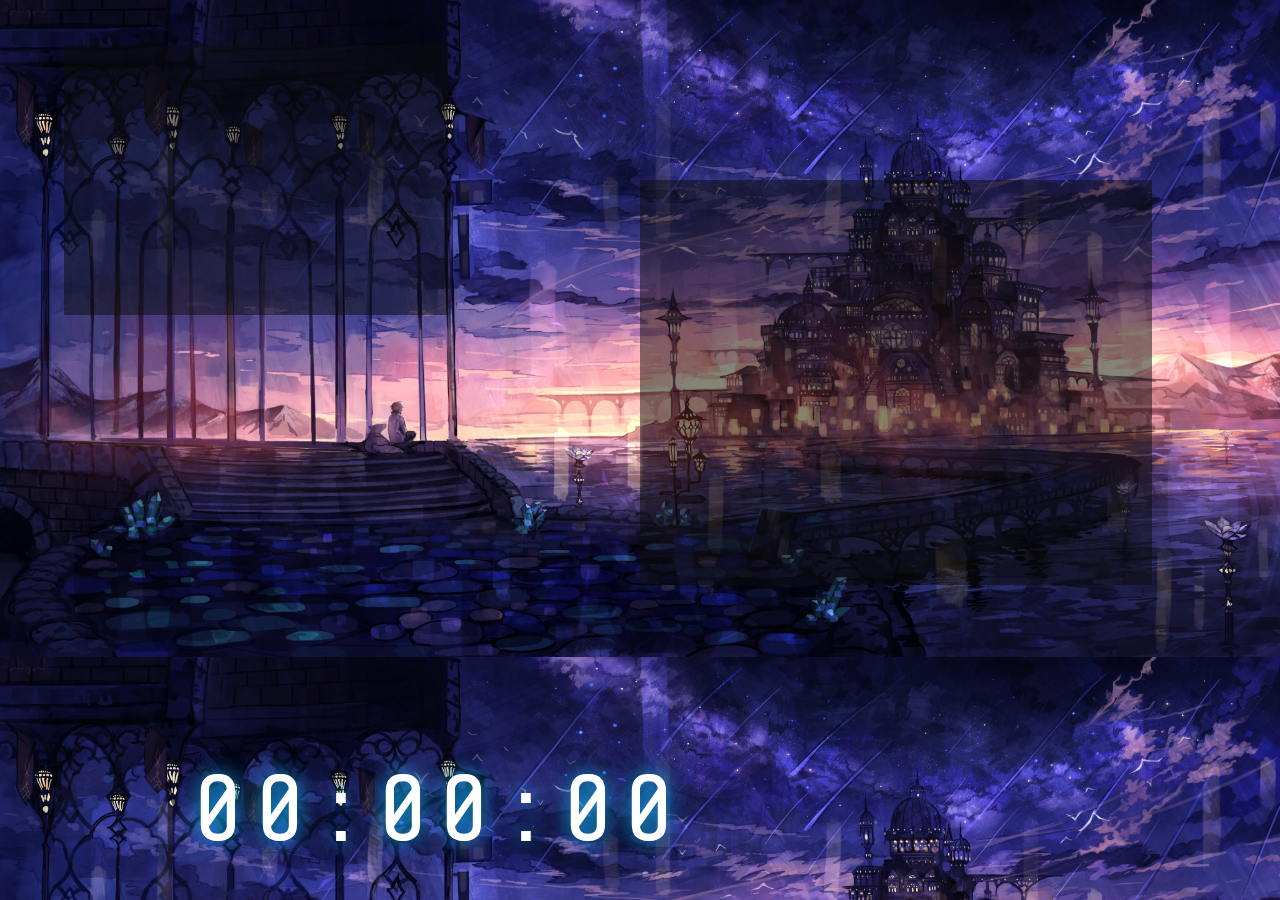
==== clock 第三版/index.html @ be1606cd "Add files via upload" ====
<!DOCTYPE html>
<html lang="en">
	<head>
		<meta charset="UTF-8" />
		<meta name="viewport" content="width=device-width, initial-scale=1.0" />
		<title>Document</title>
		<link rel="stylesheet" href="./CSS/style.css" />
		<link rel="stylesheet" href="./CSS/sky.css" />
		<link href="https://fonts.googleapis.com/css2?family=Share+Tech+Mono&display=swap" rel="stylesheet" />
		<link rel="stylesheet" href=https://cdnjs.cloudflare.com/ajax/libs/animate.css/4.1.1/animate.css>
	</head>
	<body>
		<div class="control"></div>

		<div class="clock">
			<p id="date"></p>
			<p id="time">00:00:00</p>
		</div>

		<!-- stella -->
		<div class="sky">
			<div id="stella1" class="animate__animated animate__fadeOutBottomLeft"></div>
			<div id="stella2" class="animate__animated animate__fadeOutBottomLeft2"></div>
		</div>

		<div class="castle">
			<!-- <iframe src="./castle.html" frameborder="0"></iframe> -->
		</div>

		<div class="music">
			<iframe
				style="border-radius: 12px"
				src="https://open.spotify.com/embed/artist/2nvl0N9GwyX69RRBMEZ4OD?utm_source=generator"
				width="100%"
				height="200"
				frameborder="0"
				allowfullscreen=""
				allow="autoplay; clipboard-write; encrypted-media; fullscreen; picture-in-picture"
				loading="lazy"
			></iframe>
		</div>
		<script src="./JS/clock.js"></script>
		<script src="./JS/stella.js"></script>
	</body>
</html>
---- clock 第三版/CSS/style.css ----
html,
body {
	height: 100vh;
	margin: 0;
	width: 100vw;
	height: 100vh;
	background-image: url(../Photos_Desktop.jpg);
	background-size: 100%;
	position: relative;
}
/* 主畫面 */
/* 音樂播放 */
.control {
	width: 30%;
	height: 30%;
	position: absolute;
	top: 5%;
	left: 5%;
	background: rgba(12, 12, 12, 0.5);
	z-index: 5;
}

.clock {
	font-family: "Share Tech Mono", monospace;
	position: absolute;
	bottom: 4%;
	left: 15%;
	text-align: center;
	color: #fff;
	text-shadow: 0 0 20px rgba(10, 175, 230, 1), 0 0 20px rgba(10, 175, 230, 0);
}
p {
	margin: 0;
	padding: 0;
}
span {
	font-size: 1.5rem;
}
#date {
	letter-spacing: 0.1em;
	font-size: 2rem;
}
#time {
	letter-spacing: 0.1em;
	font-size: 6rem;
}
/* 城堡 */
.castle {
	width: 40%;
	height: 45%;
	background: rgba(12, 12, 12, 0.5);
	position: absolute;
	top: 20%;
	right: 10%;
	z-index: 5;
}

.music {
	position: absolute;
	bottom: 1px;
	right: 5%;
}
---- clock 第三版/CSS/sky.css ----
/* sky */
.sky {
	width: 100%;
	height: 30%;
	/* background: rgba(12, 12, 12, 0.5); */
	position: relative;
	top: 1%;
}
#stella1,
#stella2 {
	position: relative;
	width: 150px;
	height: 150px;
	background: url(../stella.png);
	user-select: none;
	-webkit-user-drag: none;
	-webkit-user-select: none;
	opacity: 0;
}

.animate__animated.animate__fadeOutBottomLeft {
	animation-name: fadeInTopRight;
	animation-duration: 1s;
	animation-delay: 1s;
	animation-iteration-count: infinite;
	animation-timing-function: ease-out;
}
.animate__animated.animate__fadeOutBottomLeft2 {
	animation-name: fadeInTopRight;
	animation-duration: 2s;
	animation-delay: 1s;
	animation-iteration-count: infinite;
	animation-timing-function: ease-out;
}
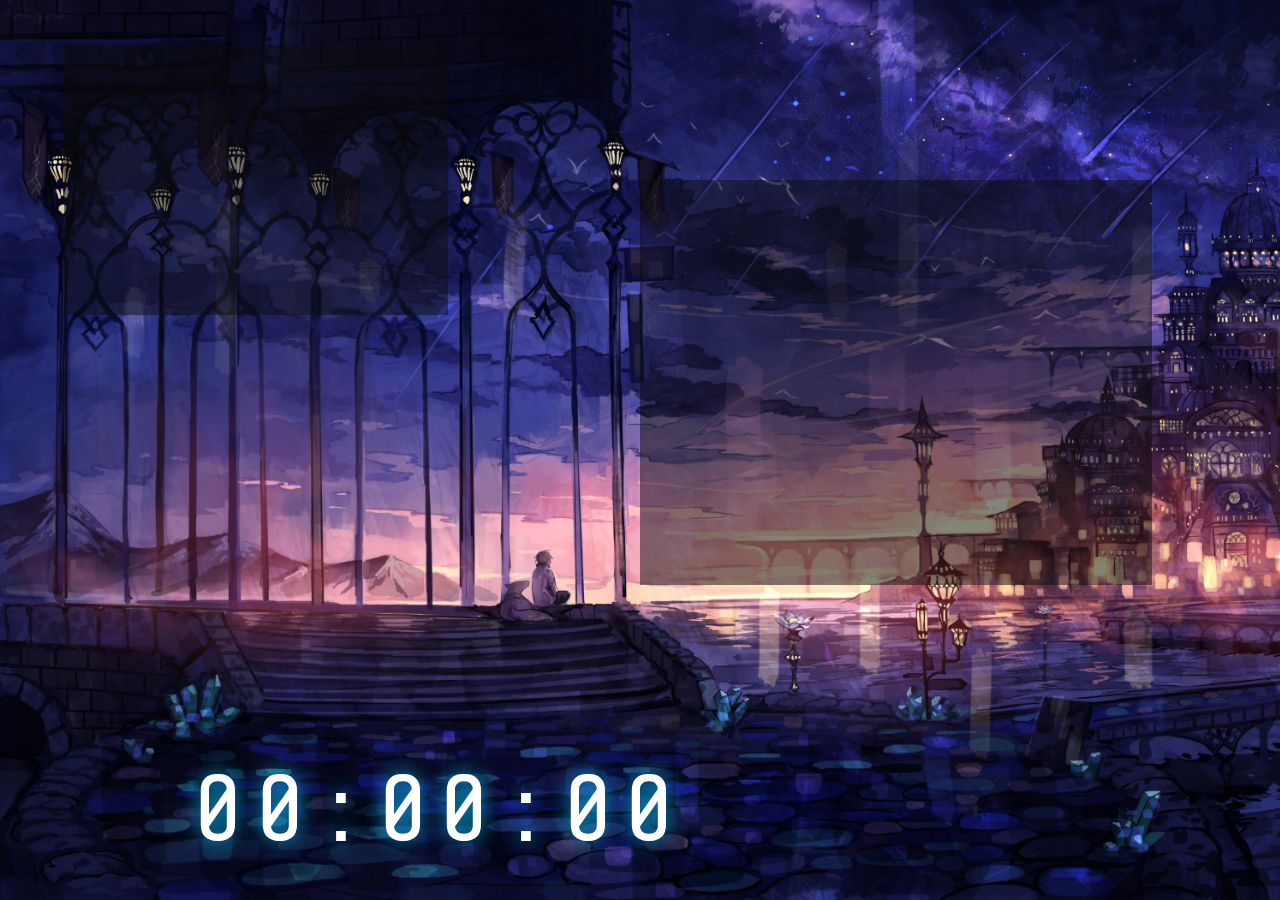
==== commit f56c8b6b: "Add files via upload" ====
--- a/clock 第三版/index.html
+++ b/clock 第三版/index.html
@@ -7,7 +7,6 @@
 		<link rel="stylesheet" href="./CSS/style.css" />
 		<link rel="stylesheet" href="./CSS/sky.css" />
 		<link href="https://fonts.googleapis.com/css2?family=Share+Tech+Mono&display=swap" rel="stylesheet" />
-		<link rel="stylesheet" href=https://cdnjs.cloudflare.com/ajax/libs/animate.css/4.1.1/animate.css>
 	</head>
 	<body>
 		<div class="control"></div>
@@ -19,8 +18,8 @@
 
 		<!-- stella -->
 		<div class="sky">
-			<div id="stella1" class="animate__animated animate__fadeOutBottomLeft"></div>
-			<div id="stella2" class="animate__animated animate__fadeOutBottomLeft2"></div>
+			<div id="stella1" class="animated"></div>
+			<div id="stella2" class="animated"></div>
 		</div>
 
 		<div class="castle">
--- a/clock 第三版/CSS/style.css
+++ b/clock 第三版/CSS/style.css
@@ -5,7 +5,8 @@
 	width: 100vw;
 	height: 100vh;
 	background-image: url(../Photos_Desktop.jpg);
-	background-size: 100%;
+	background-size: cover;
+	background-repeat: no-repeat;
 	position: relative;
 }
 /* 主畫面 */
--- a/clock 第三版/CSS/sky.css
+++ b/clock 第三版/CSS/sky.css
@@ -12,23 +12,34 @@
 	width: 150px;
 	height: 150px;
 	background: url(../stella.png);
+	background-size: cover;
 	user-select: none;
 	-webkit-user-drag: none;
 	-webkit-user-select: none;
 	opacity: 0;
 }
 
-.animate__animated.animate__fadeOutBottomLeft {
-	animation-name: fadeInTopRight;
-	animation-duration: 1s;
-	animation-delay: 1s;
-	animation-iteration-count: infinite;
-	animation-timing-function: ease-out;
-}
-.animate__animated.animate__fadeOutBottomLeft2 {
-	animation-name: fadeInTopRight;
+.animated {
+	animation-name: animated;
 	animation-duration: 2s;
 	animation-delay: 1s;
 	animation-iteration-count: infinite;
-	animation-timing-function: ease-out;
+	animation-timing-function: linear;
 }
+@keyframes animated {
+	0% {
+		opacity: 0;
+		-webkit-transform: translate3d(100%, -100%, 0);
+		transform: translate3d(100%, -100%, 0);
+	}
+	50% {
+		opacity: 1;
+		-webkit-transform: translate3d(0, 0, 0);
+		transform: translate3d(0, 0, 0);
+	}
+	100% {
+		opacity: 0;
+		-webkit-transform: translate3d(-100%, 100%, 0);
+		transform: translate3d(-100%, 100%, 0);
+	}
+}
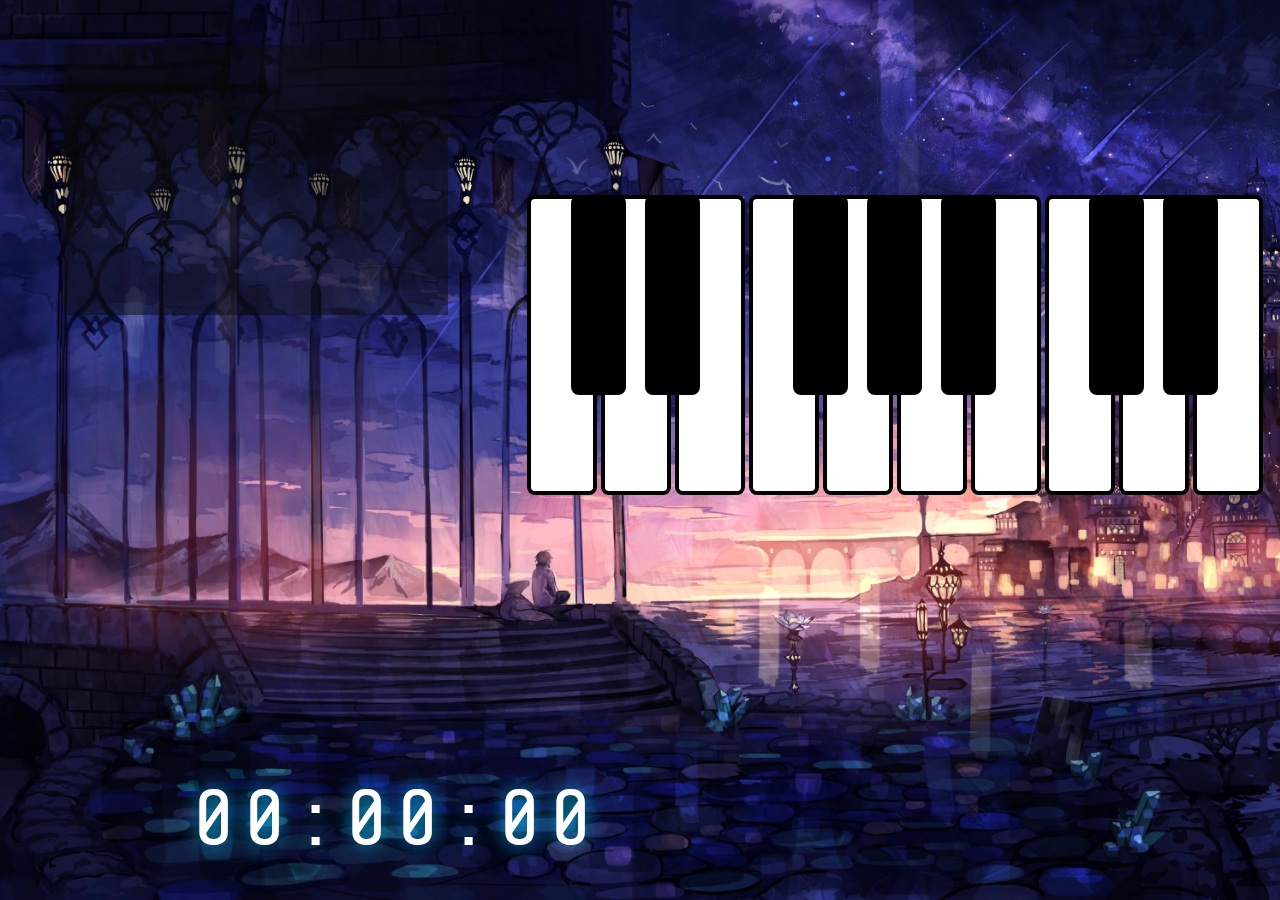
==== commit c2d00fa5: "Add files via upload" ====
--- a/clock 第三版/index.html
+++ b/clock 第三版/index.html
@@ -7,6 +7,7 @@
 		<link rel="stylesheet" href="./CSS/style.css" />
 		<link rel="stylesheet" href="./CSS/sky.css" />
 		<link href="https://fonts.googleapis.com/css2?family=Share+Tech+Mono&display=swap" rel="stylesheet" />
+		<link rel="stylesheet" href="./CSS/piano.css" />
 	</head>
 	<body>
 		<div class="control"></div>
@@ -23,7 +24,31 @@
 		</div>
 
 		<div class="castle">
-			<!-- <iframe src="./castle.html" frameborder="0"></iframe> -->
+			<div class="piano">
+				<div class="keys" id="C3"></div>
+				<div class="sharps" id="C3s"></div>
+				<div class="keys" id="D3"></div>
+				<div class="sharps" id="D3s"></div>
+				<div class="keys" id="E3"></div>
+				<div class="keys" id="F3"></div>
+				<div class="sharps" id="F3s"></div>
+				<div class="keys" id="G3"></div>
+				<div class="sharps" id="G3s"></div>
+				<div class="keys" id="A3"></div>
+				<div class="sharps" id="A3s"></div>
+				<div class="keys" id="B3"></div>
+				<div class="keys" id="C4"></div>
+				<div class="sharps" id="C4s"></div>
+				<div class="keys" id="D4"></div>
+				<div class="sharps" id="D4s"></div>
+				<div class="keys" id="E4"></div>
+			</div>
+			<audio src="./piano/C3.mp3" id="C3"></audio><audio src="./piano/C#3.mp3" id="C3s"></audio><audio src="./piano/D3.mp3" id="D3"></audio>
+			<audio src="./piano/D#3.mp3" id="D3s"></audio><audio src="./piano/E3.mp3" id="E3"></audio><audio src="./piano/F3.mp3" id="F3"></audio>
+			<audio src="./piano/F#3.mp3" id="F3s"></audio><audio src="./piano/G3.mp3" id="G3"></audio><audio src="./piano/G#3.mp3" id="G3s"></audio>
+			<audio src="./piano/A3.mp3" id="A3"></audio><audio src="./piano/A#3.mp3" id="A3s"></audio><audio src="./piano/B3.mp3" id="B3"></audio>
+			<audio src="./piano/C4.mp3" id="C4"></audio><audio src="./piano/C#4.mp3" id="C4s"></audio><audio src="./piano/D4.mp3" id="D4"></audio>
+			<audio src="./piano/D#4.mp3" id="D4s"></audio><audio src="./piano/E4.mp3" id="E4"></audio>
 		</div>
 
 		<div class="music">
@@ -40,5 +65,6 @@
 		</div>
 		<script src="./JS/clock.js"></script>
 		<script src="./JS/stella.js"></script>
+		<script src="./JS/piano.js"></script>
 	</body>
 </html>
--- a/clock 第三版/CSS/style.css
+++ b/clock 第三版/CSS/style.css
@@ -43,17 +43,20 @@
 }
 #time {
 	letter-spacing: 0.1em;
-	font-size: 6rem;
+	font-size: 5rem;
 }
 /* 城堡 */
 .castle {
-	width: 40%;
-	height: 45%;
-	background: rgba(12, 12, 12, 0.5);
+	width: 55%;
+	height: 500px;
+	/* background: rgba(88, 65, 135, 0.3); */
 	position: absolute;
-	top: 20%;
-	right: 10%;
-	z-index: 5;
+	top: 5%;
+	right: 2%;
+}
+.castle iframe {
+	width: 100%;
+	height: 100%;
 }
 
 .music {
--- a/clock 第三版/CSS/piano.css
+++ b/clock 第三版/CSS/piano.css
@@ -0,0 +1,63 @@
+.piano {
+	width: 750px;
+	height: 300px;
+	position: absolute;
+	top: 60%;
+	left: 50%;
+	transform: translate(-50%, -50%);
+	border-radius: 0.5rem;
+	transition: all 0.1s ease;
+	box-sizing: border-box;
+	user-select: none;
+	visibility: hidden;
+}
+.keys {
+	margin: auto;
+	width: 70px;
+	height: 300px;
+	background: #fff;
+	border: 4px solid black;
+	border-radius: 0.5rem;
+	transition: all 0.1s ease;
+	display: inline-block;
+	box-sizing: border-box;
+}
+
+.sharps {
+	width: 55px;
+	height: 200px;
+	background: #000;
+	border: 4px solid black;
+	border-radius: 0.5rem;
+	transition: all 0.1s ease;
+	box-sizing: border-box;
+	position: absolute;
+	top: 0;
+	/* z-index: 2; */
+}
+#C3s {
+	left: 44px;
+}
+#D3s {
+	left: 118px;
+}
+#F3s {
+	left: 266px;
+}
+#G3s {
+	left: 340px;
+}
+#A3s {
+	left: 414px;
+}
+#C4s {
+	left: 562px;
+}
+#D4s {
+	left: 636px;
+}
+.playing {
+	transform: scale(0.95);
+	border-color: #028ae9;
+	box-shadow: 0 0 1rem #028ae9;
+}
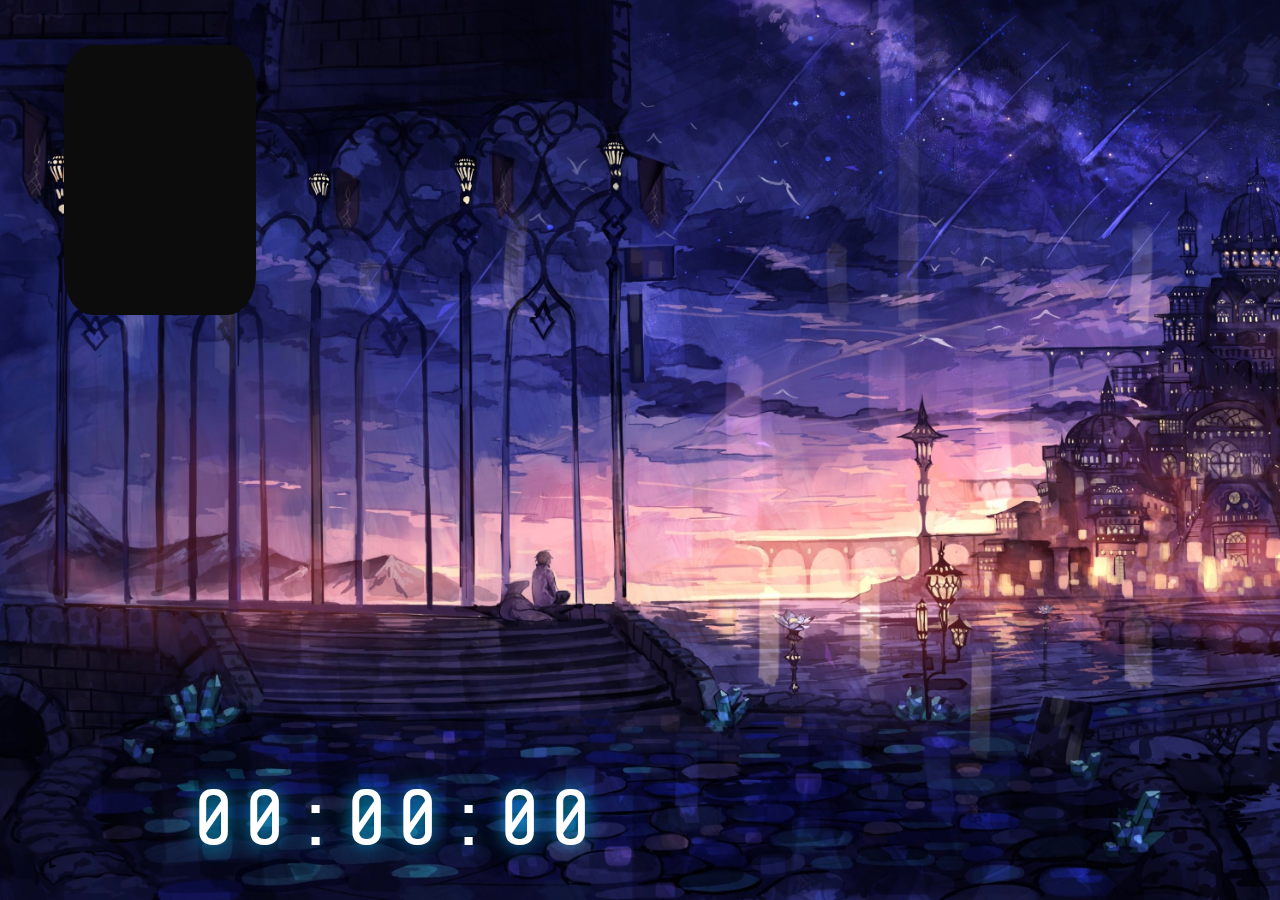
==== commit 1a7d7359: "Add files via upload" ====
--- a/clock 第三版/index.html
+++ b/clock 第三版/index.html
@@ -10,7 +10,9 @@
 		<link rel="stylesheet" href="./CSS/piano.css" />
 	</head>
 	<body>
-		<div class="control"></div>
+		<div class="control">
+			<div class="timer"></div>
+		</div>
 
 		<div class="clock">
 			<p id="date"></p>
@@ -63,6 +65,7 @@
 				loading="lazy"
 			></iframe>
 		</div>
+		<script src="./JS/control.js"></script>
 		<script src="./JS/clock.js"></script>
 		<script src="./JS/stella.js"></script>
 		<script src="./JS/piano.js"></script>
--- a/clock 第三版/CSS/style.css
+++ b/clock 第三版/CSS/style.css
@@ -17,7 +17,30 @@
 	position: absolute;
 	top: 5%;
 	left: 5%;
-	background: rgba(12, 12, 12, 0.5);
+	/* background: rgba(12, 12, 12, 0.5); */
+	z-index: 5;
+}
+.timer {
+	width: calc(50% / 3 * 2);
+	height: calc(100% / 3 * 2);
+	background: wheat;
+	border-radius: 15%;
+	position: relative;
+	top: 50%;
+	left: 25%;
+	transform: translate(-50%, -50%);
+	z-index: 10;
+}
+.timer::before {
+	content: "";
+	position: absolute;
+	top: 50%;
+	left: 50%;
+	transform: translate(-50%, -50%);
+	border-radius: inherit;
+	width: calc(100% / 2 * 3);
+	height: calc(100% / 2 * 3);
+	background: rgba(12, 12, 12);
 	z-index: 5;
 }
 
--- a/clock 第三版/CSS/piano.css
+++ b/clock 第三版/CSS/piano.css
@@ -9,7 +9,7 @@
 	transition: all 0.1s ease;
 	box-sizing: border-box;
 	user-select: none;
-	visibility: hidden;
+	opacity: 0;
 }
 .keys {
 	margin: auto;
